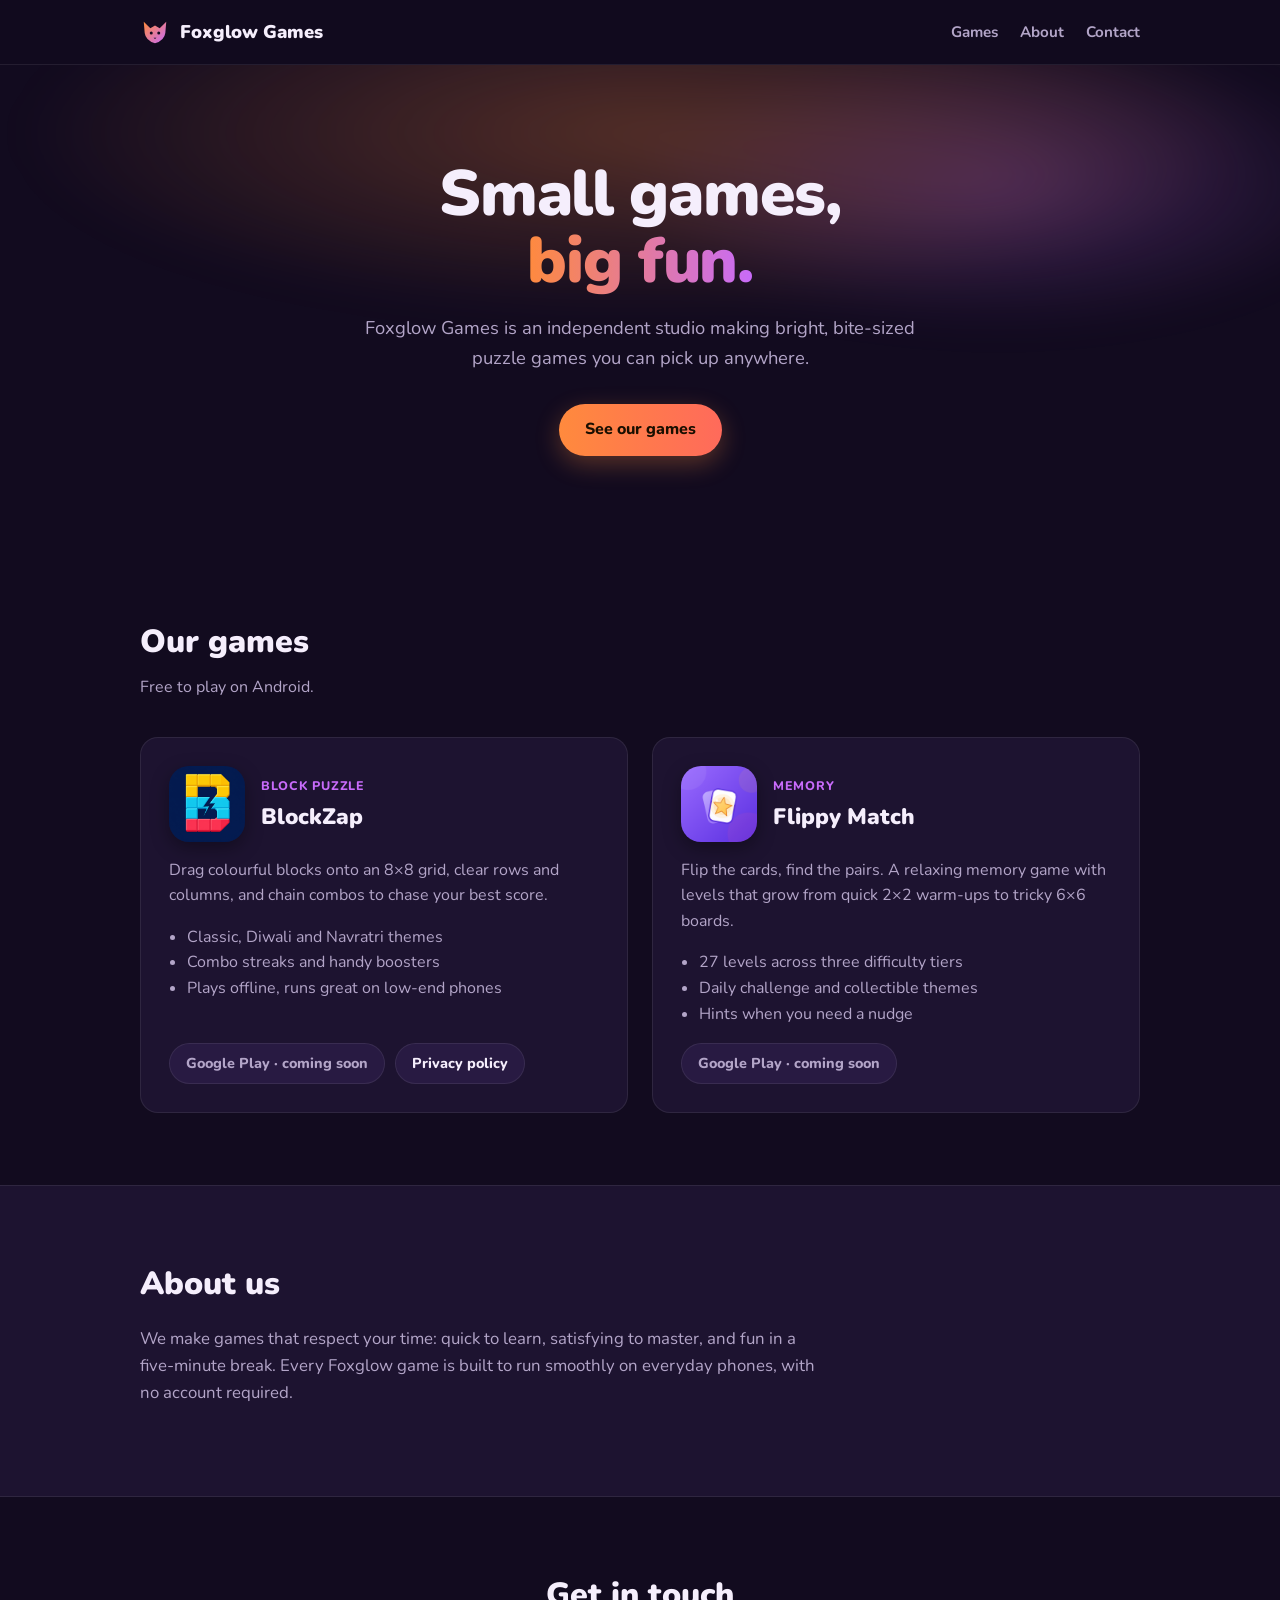
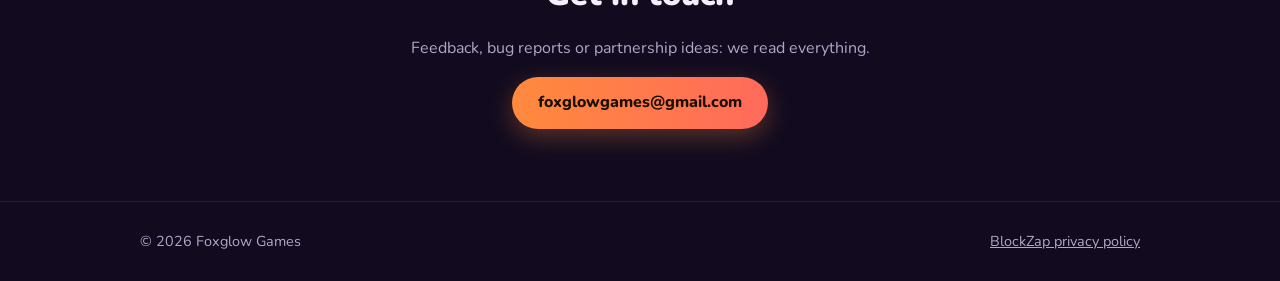
==== index.html @ d1833e7f "Add Foxglow Games static website Home page with BlockZap and Flippy Match, plus BlockZap privacy pol" ====
<!doctype html>
<html lang="en">
<head>
  <meta charset="utf-8">
  <meta name="viewport" content="width=device-width, initial-scale=1">
  <title>Foxglow Games</title>
  <meta name="description" content="Foxglow Games is an independent studio making bright, bite-sized mobile puzzle games.">
  <link rel="icon" href="assets/logo.svg" type="image/svg+xml">
  <link rel="preconnect" href="https://fonts.googleapis.com">
  <link rel="preconnect" href="https://fonts.gstatic.com" crossorigin>
  <link href="https://fonts.googleapis.com/css2?family=Nunito:wght@400;700;800;900&display=swap" rel="stylesheet">
  <link rel="stylesheet" href="styles.css">
</head>
<body>
  <header class="site-header">
    <div class="wrap">
      <a class="brand" href="./"><img class="brand-mark" src="assets/logo.svg" alt="">Foxglow Games</a>
      <nav class="nav">
        <a href="#games">Games</a>
        <a class="hide-sm" href="#about">About</a>
        <a href="#contact">Contact</a>
      </nav>
    </div>
  </header>

  <main>
    <section class="hero">
      <div class="wrap">
        <h1>Small games,<br><span>big fun.</span></h1>
        <p>Foxglow Games is an independent studio making bright, bite-sized puzzle games you can pick up anywhere.</p>
        <a class="btn" href="#games">See our games</a>
      </div>
    </section>

    <section id="games">
      <div class="wrap">
        <h2 class="section-title">Our games</h2>
        <p class="section-sub">Free to play on Android.</p>
        <div class="games">
          <article class="game">
            <div class="game-head">
              <img class="game-icon" src="assets/blockzap.png" alt="BlockZap icon">
              <div>
                <span class="tag">Block puzzle</span>
                <h3>BlockZap</h3>
              </div>
            </div>
            <p>Drag colourful blocks onto an 8×8 grid, clear rows and columns, and chain combos to chase your best score.</p>
            <ul>
              <li>Classic, Diwali and Navratri themes</li>
              <li>Combo streaks and handy boosters</li>
              <li>Plays offline, runs great on low-end phones</li>
            </ul>
            <div class="game-links">
              <span class="pill soon">Google Play · coming soon</span>
              <a class="pill" href="blockzap/privacy/">Privacy policy</a>
            </div>
          </article>

          <article class="game">
            <div class="game-head">
              <img class="game-icon" src="assets/flippy-match.png" alt="Flippy Match icon">
              <div>
                <span class="tag">Memory</span>
                <h3>Flippy Match</h3>
              </div>
            </div>
            <p>Flip the cards, find the pairs. A relaxing memory game with levels that grow from quick 2×2 warm-ups to tricky 6×6 boards.</p>
            <ul>
              <li>27 levels across three difficulty tiers</li>
              <li>Daily challenge and collectible themes</li>
              <li>Hints when you need a nudge</li>
            </ul>
            <div class="game-links">
              <span class="pill soon">Google Play · coming soon</span>
            </div>
          </article>
        </div>
      </div>
    </section>

    <section id="about" class="about">
      <div class="wrap">
        <h2 class="section-title">About us</h2>
        <p>We make games that respect your time: quick to learn, satisfying to master, and fun in a five-minute break. Every Foxglow game is built to run smoothly on everyday phones, with no account required.</p>
      </div>
    </section>

    <section id="contact" class="contact">
      <div class="wrap">
        <h2 class="section-title">Get in touch</h2>
        <p>Feedback, bug reports or partnership ideas: we read everything.</p>
        <a class="btn" href="mailto:foxglowgames@gmail.com">foxglowgames@gmail.com</a>
      </div>
    </section>
  </main>

  <footer class="site-footer">
    <div class="wrap">
      <span>© 2026 Foxglow Games</span>
      <a href="blockzap/privacy/">BlockZap privacy policy</a>
    </div>
  </footer>
</body>
</html>
---- styles.css ----
:root {
  --bg: #120b1f;
  --surface: #1d1330;
  --surface-2: #281a42;
  --text: #f5eefc;
  --muted: #b3a5c8;
  --accent: #ff8a3d;
  --accent-2: #c86bfa;
  --border: rgba(255, 255, 255, 0.08);
  --radius: 18px;
}

* { box-sizing: border-box; }

html { scroll-behavior: smooth; }

body {
  margin: 0;
  background: var(--bg);
  color: var(--text);
  font-family: "Nunito", system-ui, -apple-system, "Segoe UI", sans-serif;
  line-height: 1.6;
  -webkit-font-smoothing: antialiased;
}

a { color: var(--accent); }

.wrap { max-width: 1040px; margin: 0 auto; padding: 0 20px; }

/* Header */
.site-header {
  position: sticky; top: 0; z-index: 10;
  background: rgba(18, 11, 31, 0.85);
  backdrop-filter: blur(10px);
  border-bottom: 1px solid var(--border);
}
.site-header .wrap { display: flex; align-items: center; justify-content: space-between; height: 64px; }
.brand { display: flex; align-items: center; gap: 10px; color: var(--text); text-decoration: none; font-weight: 900; font-size: 1.15rem; }
.brand-mark { width: 30px; height: 30px; }
.nav { display: flex; gap: 22px; }
.nav a { color: var(--muted); text-decoration: none; font-weight: 700; font-size: 0.95rem; }
.nav a:hover { color: var(--text); }

/* Hero */
.hero { position: relative; overflow: hidden; padding: 96px 0 88px; text-align: center; }
.hero::before {
  content: ""; position: absolute; inset: -40% -20% auto; height: 520px;
  background: radial-gradient(closest-side, rgba(255, 138, 61, 0.28), transparent 70%),
              radial-gradient(closest-side at 70% 60%, rgba(200, 107, 250, 0.25), transparent 70%);
  filter: blur(20px); z-index: -1;
}
.hero h1 { font-size: clamp(2.4rem, 6vw, 4rem); line-height: 1.05; margin: 0 0 18px; font-weight: 900; letter-spacing: -0.02em; }
.hero h1 span {
  background: linear-gradient(90deg, var(--accent), var(--accent-2));
  -webkit-background-clip: text; background-clip: text; color: transparent;
}
.hero p { color: var(--muted); font-size: 1.15rem; max-width: 560px; margin: 0 auto 32px; }
.btn {
  display: inline-block; padding: 13px 26px; border-radius: 999px;
  background: linear-gradient(90deg, var(--accent), #ff6a5b);
  color: #1a0f00; font-weight: 800; text-decoration: none;
  box-shadow: 0 8px 24px rgba(255, 138, 61, 0.3);
}
.btn:hover { transform: translateY(-1px); }

/* Sections */
section { padding: 72px 0; }
.section-title { font-size: 2rem; font-weight: 900; margin: 0 0 8px; }
.section-sub { color: var(--muted); margin: 0 0 36px; }

.games { display: grid; grid-template-columns: repeat(auto-fit, minmax(300px, 1fr)); gap: 24px; }
.game {
  background: var(--surface); border: 1px solid var(--border); border-radius: var(--radius);
  padding: 28px; display: flex; flex-direction: column; gap: 16px;
}
.game-head { display: flex; align-items: center; gap: 16px; }
.game-icon { width: 76px; height: 76px; border-radius: 20px; box-shadow: 0 6px 18px rgba(0,0,0,0.35); }
.game h3 { margin: 0; font-size: 1.4rem; font-weight: 900; }
.tag { display: inline-block; font-size: 0.78rem; font-weight: 800; color: var(--accent-2); text-transform: uppercase; letter-spacing: 0.06em; }
.game p { margin: 0; color: var(--muted); }
.game ul { margin: 0; padding-left: 18px; color: var(--muted); }
.game-links { margin-top: auto; display: flex; flex-wrap: wrap; gap: 10px; }
.pill {
  padding: 8px 16px; border-radius: 999px; font-weight: 800; font-size: 0.9rem; text-decoration: none;
  border: 1px solid var(--border); color: var(--text); background: var(--surface-2);
}
.pill.soon { color: var(--muted); cursor: default; }

.about { background: var(--surface); border-top: 1px solid var(--border); border-bottom: 1px solid var(--border); }
.about p { max-width: 680px; color: var(--muted); font-size: 1.05rem; }

.contact { text-align: center; }
.contact p { color: var(--muted); }

/* Footer */
.site-footer { border-top: 1px solid var(--border); padding: 28px 0; color: var(--muted); font-size: 0.9rem; }
.site-footer .wrap { display: flex; flex-wrap: wrap; justify-content: space-between; gap: 12px; }
.site-footer a { color: var(--muted); }

/* Policy pages */
.policy { max-width: 760px; padding: 56px 20px 80px; margin: 0 auto; }
.policy h1 { font-size: 2.2rem; font-weight: 900; margin: 0 0 4px; }
.policy .updated { color: var(--muted); font-size: 0.9rem; margin: 0 0 28px; }
.policy h2 { font-size: 1.15rem; color: var(--accent); margin: 32px 0 8px; }
.policy p { color: #d9cfe7; }

@media (max-width: 560px) {
  .nav { gap: 14px; }
  .nav a.hide-sm { display: none; }
  .hero { padding: 64px 0 56px; }
  section { padding: 56px 0; }
}
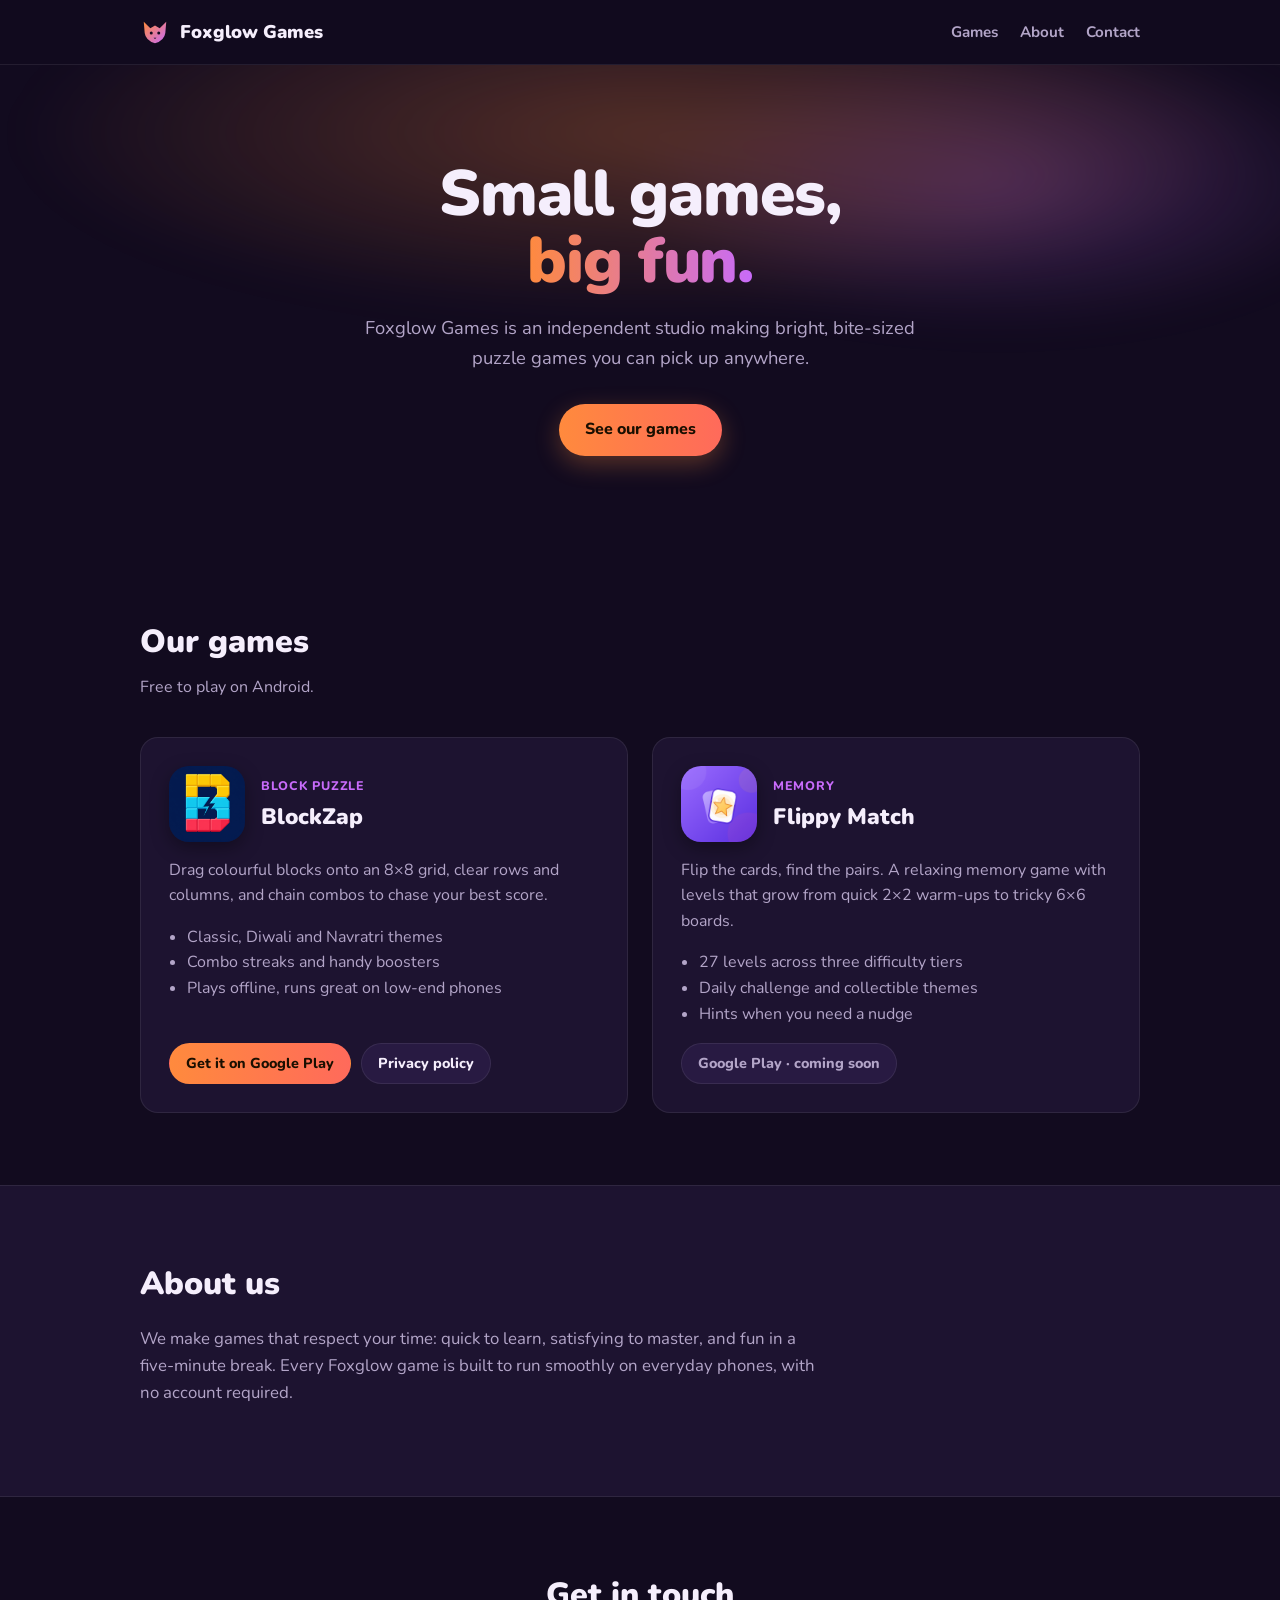
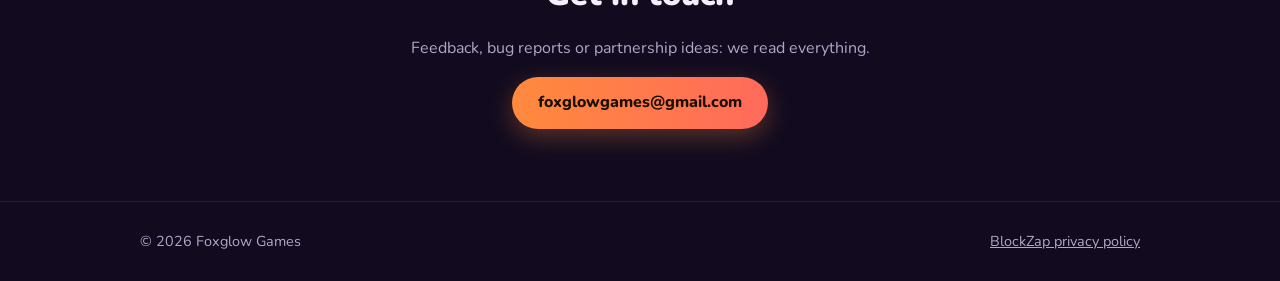
==== commit 8cece6ab: "Link BlockZap to its Google Play listing; fix header on narrow phones Co-Authored-By: Claude Opus 5." ====
--- a/index.html
+++ b/index.html
@@ -52,7 +52,7 @@
               <li>Plays offline, runs great on low-end phones</li>
             </ul>
             <div class="game-links">
-              <span class="pill soon">Google Play · coming soon</span>
+              <a class="pill play" href="https://play.google.com/store/apps/details?id=com.mayurlalwani.blockzap" target="_blank" rel="noopener">Get it on Google Play</a>
               <a class="pill" href="blockzap/privacy/">Privacy policy</a>
             </div>
           </article>
--- a/styles.css
+++ b/styles.css
@@ -34,8 +34,8 @@
   backdrop-filter: blur(10px);
   border-bottom: 1px solid var(--border);
 }
-.site-header .wrap { display: flex; align-items: center; justify-content: space-between; height: 64px; }
-.brand { display: flex; align-items: center; gap: 10px; color: var(--text); text-decoration: none; font-weight: 900; font-size: 1.15rem; }
+.site-header .wrap { display: flex; align-items: center; justify-content: space-between; gap: 16px; height: 64px; }
+.brand { display: flex; align-items: center; gap: 10px; white-space: nowrap; color: var(--text); text-decoration: none; font-weight: 900; font-size: 1.15rem; }
 .brand-mark { width: 30px; height: 30px; }
 .nav { display: flex; gap: 22px; }
 .nav a { color: var(--muted); text-decoration: none; font-weight: 700; font-size: 0.95rem; }
@@ -85,6 +85,7 @@
   border: 1px solid var(--border); color: var(--text); background: var(--surface-2);
 }
 .pill.soon { color: var(--muted); cursor: default; }
+.pill.play { background: linear-gradient(90deg, var(--accent), #ff6a5b); color: #1a0f00; border-color: transparent; }
 
 .about { background: var(--surface); border-top: 1px solid var(--border); border-bottom: 1px solid var(--border); }
 .about p { max-width: 680px; color: var(--muted); font-size: 1.05rem; }
@@ -110,3 +111,10 @@
   .hero { padding: 64px 0 56px; }
   section { padding: 56px 0; }
 }
+
+@media (max-width: 380px) {
+  .brand { font-size: 1rem; gap: 8px; }
+  .brand-mark { width: 26px; height: 26px; }
+  .nav { gap: 12px; }
+  .nav a { font-size: 0.9rem; }
+}
